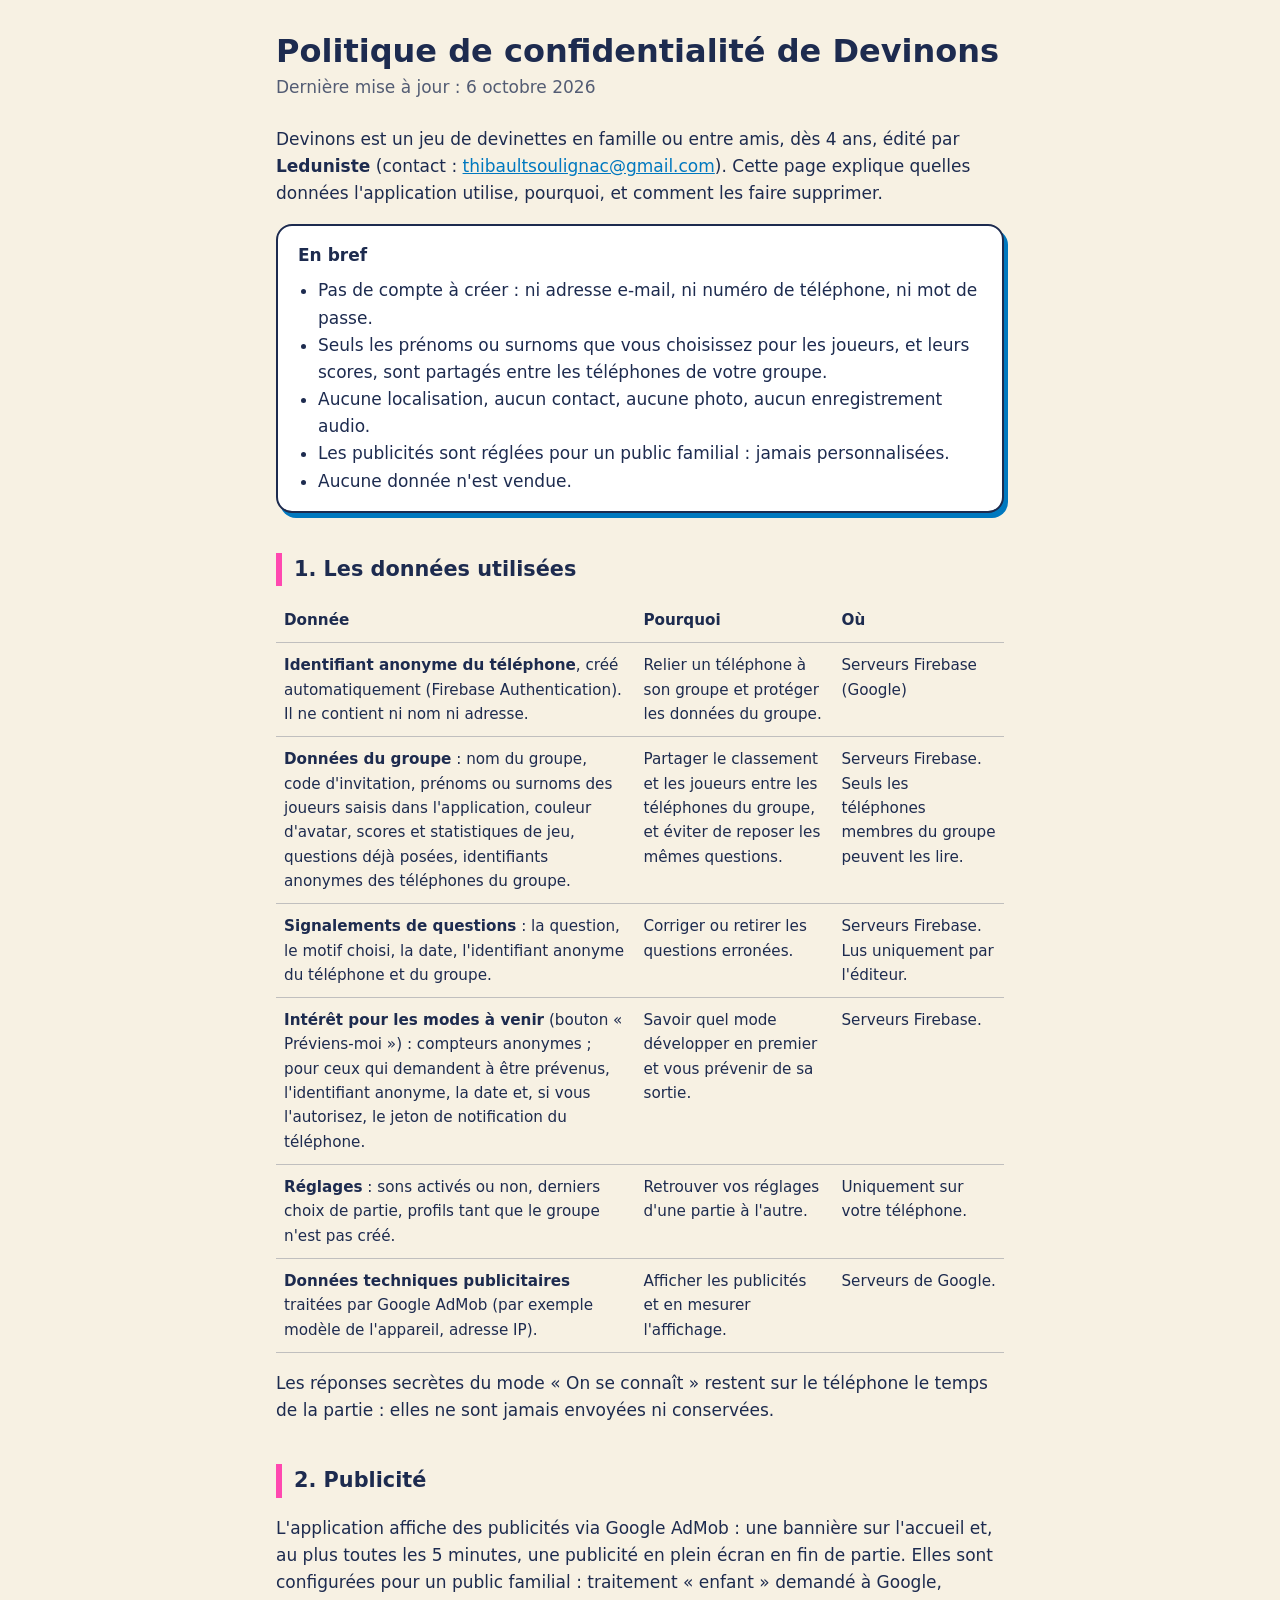
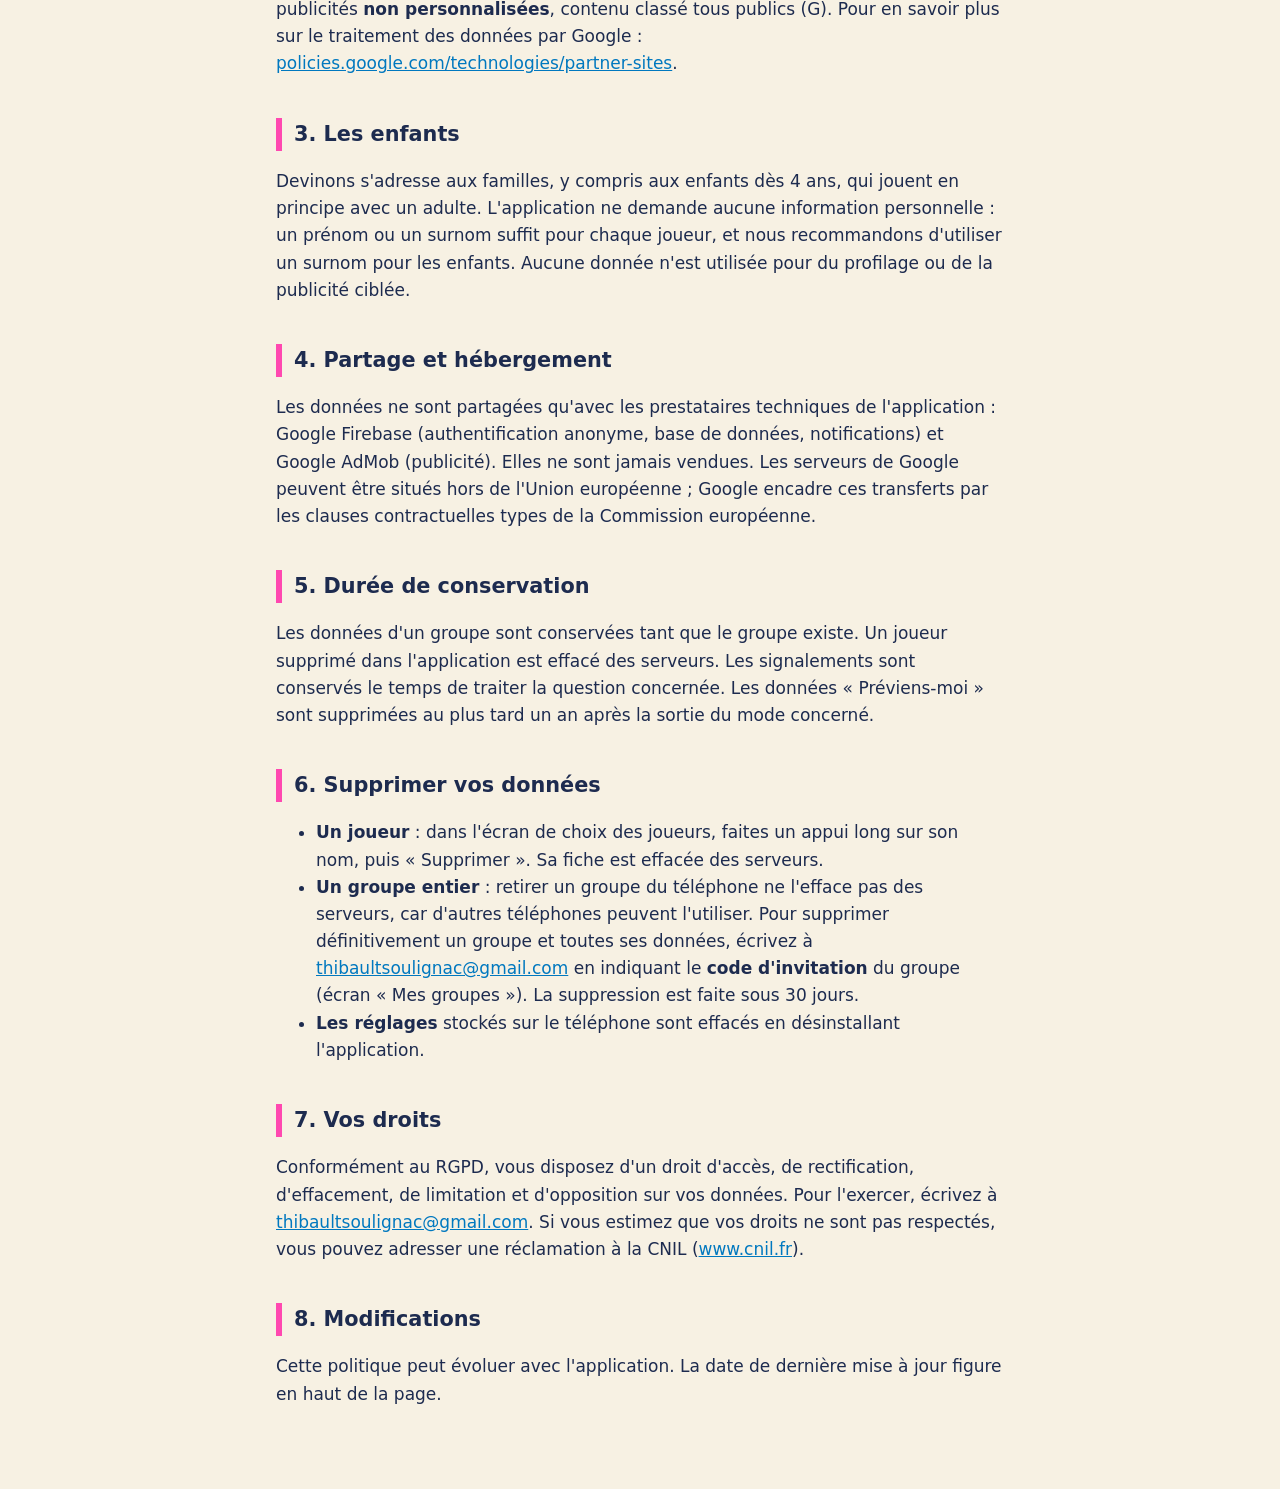
==== index.html @ 8c2a7a12 "Politique de confidentialité de Devinons Co-Authored-By: Claude Opus 5.5 <noreply@anthropic.com>" ====
<!doctype html>
<html lang="fr">
<head>
<meta charset="utf-8">
<meta name="viewport" content="width=device-width, initial-scale=1">
<title>Devinons</title>
<meta http-equiv="refresh" content="0; url=confidentialite.html">
</head>
<body style="background:#F7F1E3;color:#1D2B4F;font-family:system-ui,sans-serif;padding:24px">
<p><a href="confidentialite.html">Politique de confidentialité de Devinons</a></p>
</body>
</html>
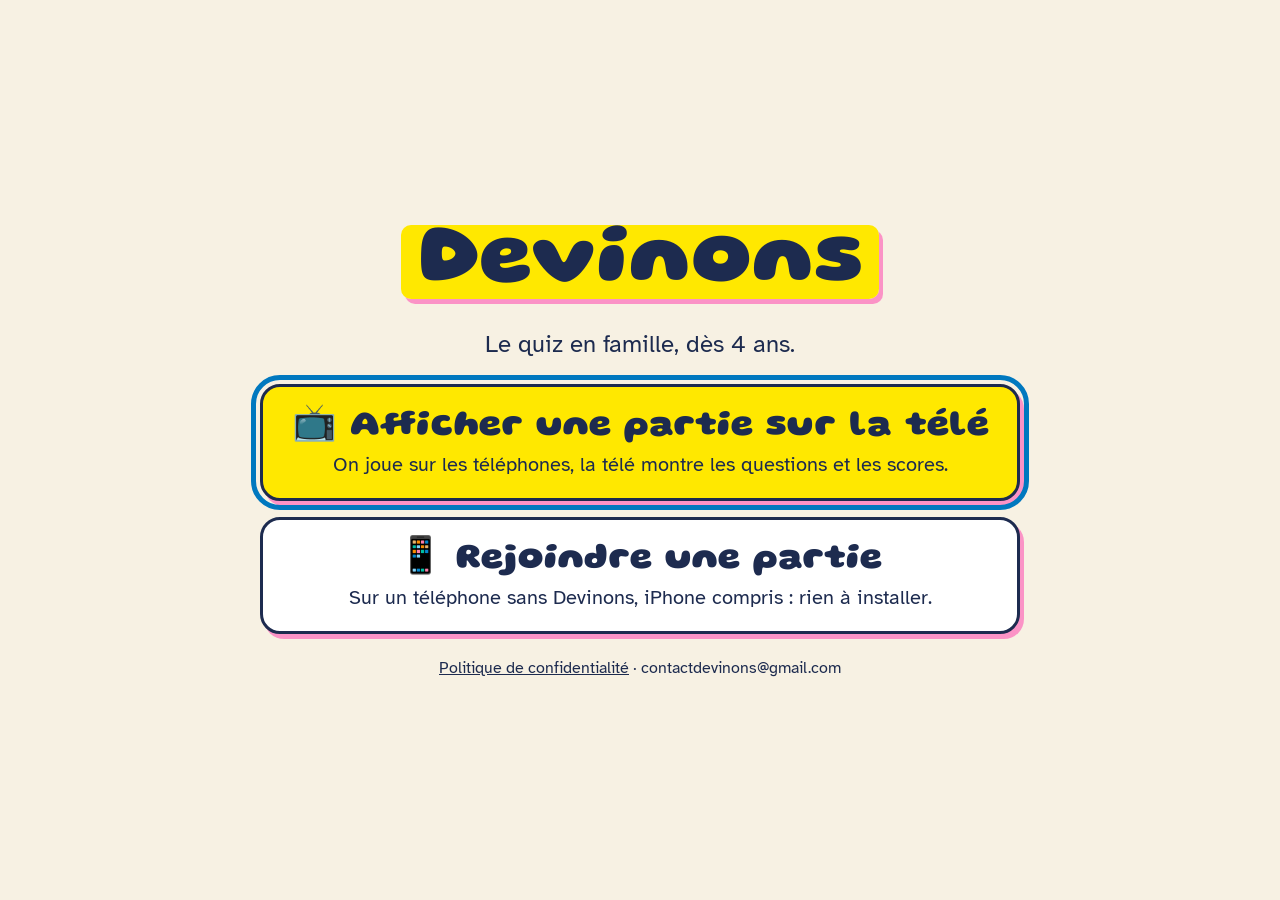
==== commit 0e1dfab0: "Accueil de devinons.fr : « Afficher une partie sur la télé » et « Rejoindre une partie »" ====
--- a/index.html
+++ b/index.html
@@ -4,9 +4,47 @@
 <meta charset="utf-8">
 <meta name="viewport" content="width=device-width, initial-scale=1">
 <title>Devinons</title>
-<meta http-equiv="refresh" content="0; url=confidentialite.html">
+<link rel="preconnect" href="https://fonts.googleapis.com">
+<link rel="stylesheet" href="https://fonts.googleapis.com/css2?family=Gluten:wght@800&family=Atkinson+Hyperlegible:wght@400;700&display=swap">
+<style>
+/* Accueil de devinons.fr : choisir entre la télé et le téléphone.
+   Gros boutons, navigables à la télécommande (flèches + OK). */
+* { box-sizing: border-box; }
+body {
+  margin: 0; min-height: 100vh; display: grid; place-items: center;
+  background: #F7F1E3; color: #1D2B4F; font: 18px/1.5 "Atkinson Hyperlegible", system-ui, sans-serif;
+  padding: 24px 16px;
+}
+main { width: min(100%, 760px); display: grid; gap: 22px; text-align: center; }
+h1 { font: 800 clamp(44px, 9vw, 84px)/1 "Gluten", system-ui, sans-serif; margin: 0; }
+h1 span { background: #FFE800; padding: 0 .2em; border-radius: 10px; box-shadow: 4px 5px 0 rgba(255,72,176,.55); }
+p.sous { margin: 0; font-size: clamp(18px, 2.4vw, 24px); }
+.boutons { display: grid; gap: 16px; }
+a.bouton {
+  display: grid; gap: 4px; text-decoration: none; color: #1D2B4F; background: #fff;
+  border: 3px solid #1D2B4F; border-radius: 20px; padding: 20px 22px;
+  box-shadow: 4px 5px 0 rgba(255,72,176,.55);
+  font: 800 clamp(24px, 3.4vw, 36px)/1.15 "Gluten", system-ui, sans-serif;
+}
+a.bouton small { font: 400 clamp(16px, 2vw, 20px)/1.3 "Atkinson Hyperlegible", system-ui, sans-serif; }
+a.bouton.tele { background: #FFE800; }
+a.bouton:focus-visible, a.bouton:hover { outline: 5px solid #0078BF; outline-offset: 4px; }
+footer { font-size: 16px; }
+footer a { color: #1D2B4F; }
+</style>
 </head>
-<body style="background:#F7F1E3;color:#1D2B4F;font-family:system-ui,sans-serif;padding:24px">
-<p><a href="confidentialite.html">Politique de confidentialité de Devinons</a></p>
+<body>
+<main>
+  <h1><span>Devinons</span></h1>
+  <p class="sous">Le quiz en famille, dès 4 ans.</p>
+  <div class="boutons">
+    <a class="bouton tele" href="ecran.html" autofocus>📺 Afficher une partie sur la télé
+      <small>On joue sur les téléphones, la télé montre les questions et les scores.</small></a>
+    <a class="bouton" href="partie.html">📱 Rejoindre une partie
+      <small>Sur un téléphone sans Devinons, iPhone compris : rien à installer.</small></a>
+  </div>
+  <footer><a href="confidentialite.html">Politique de confidentialité</a> · contactdevinons@gmail.com</footer>
+</main>
+<script>document.querySelector('a.tele').focus();</script>
 </body>
 </html>
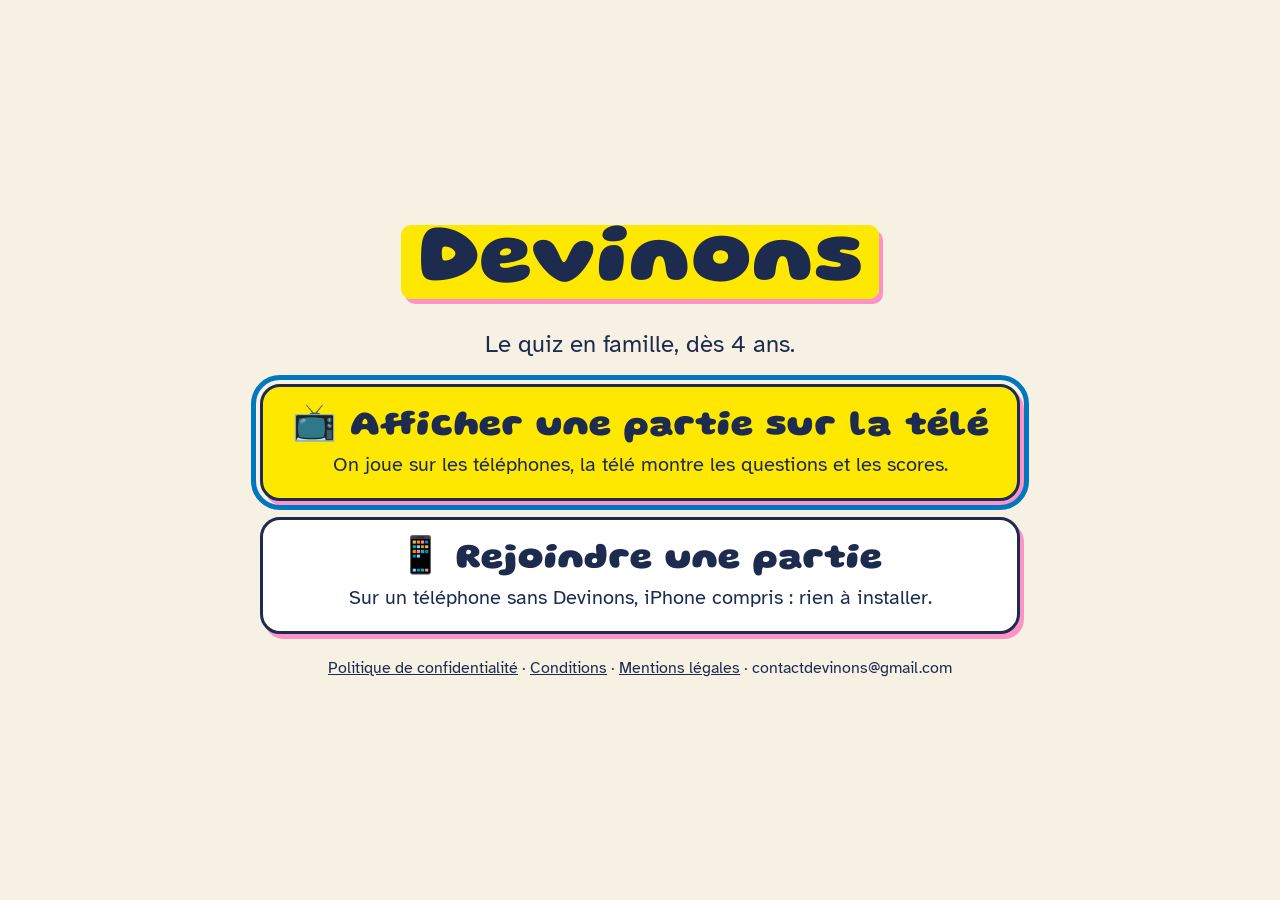
==== commit b4d3f7ba: "Pages légales : conditions d'utilisation et de vente, mentions légales, confidentialité à jour - con" ====
--- a/index.html
+++ b/index.html
@@ -43,7 +43,7 @@
     <a class="bouton" href="partie.html">📱 Rejoindre une partie
       <small>Sur un téléphone sans Devinons, iPhone compris : rien à installer.</small></a>
   </div>
-  <footer><a href="confidentialite.html">Politique de confidentialité</a> · contactdevinons@gmail.com</footer>
+  <footer><a href="confidentialite.html">Politique de confidentialité</a> · <a href="conditions.html">Conditions</a> · <a href="mentions-legales.html">Mentions légales</a> · contactdevinons@gmail.com</footer>
 </main>
 <script>document.querySelector('a.tele').focus();</script>
 </body>
